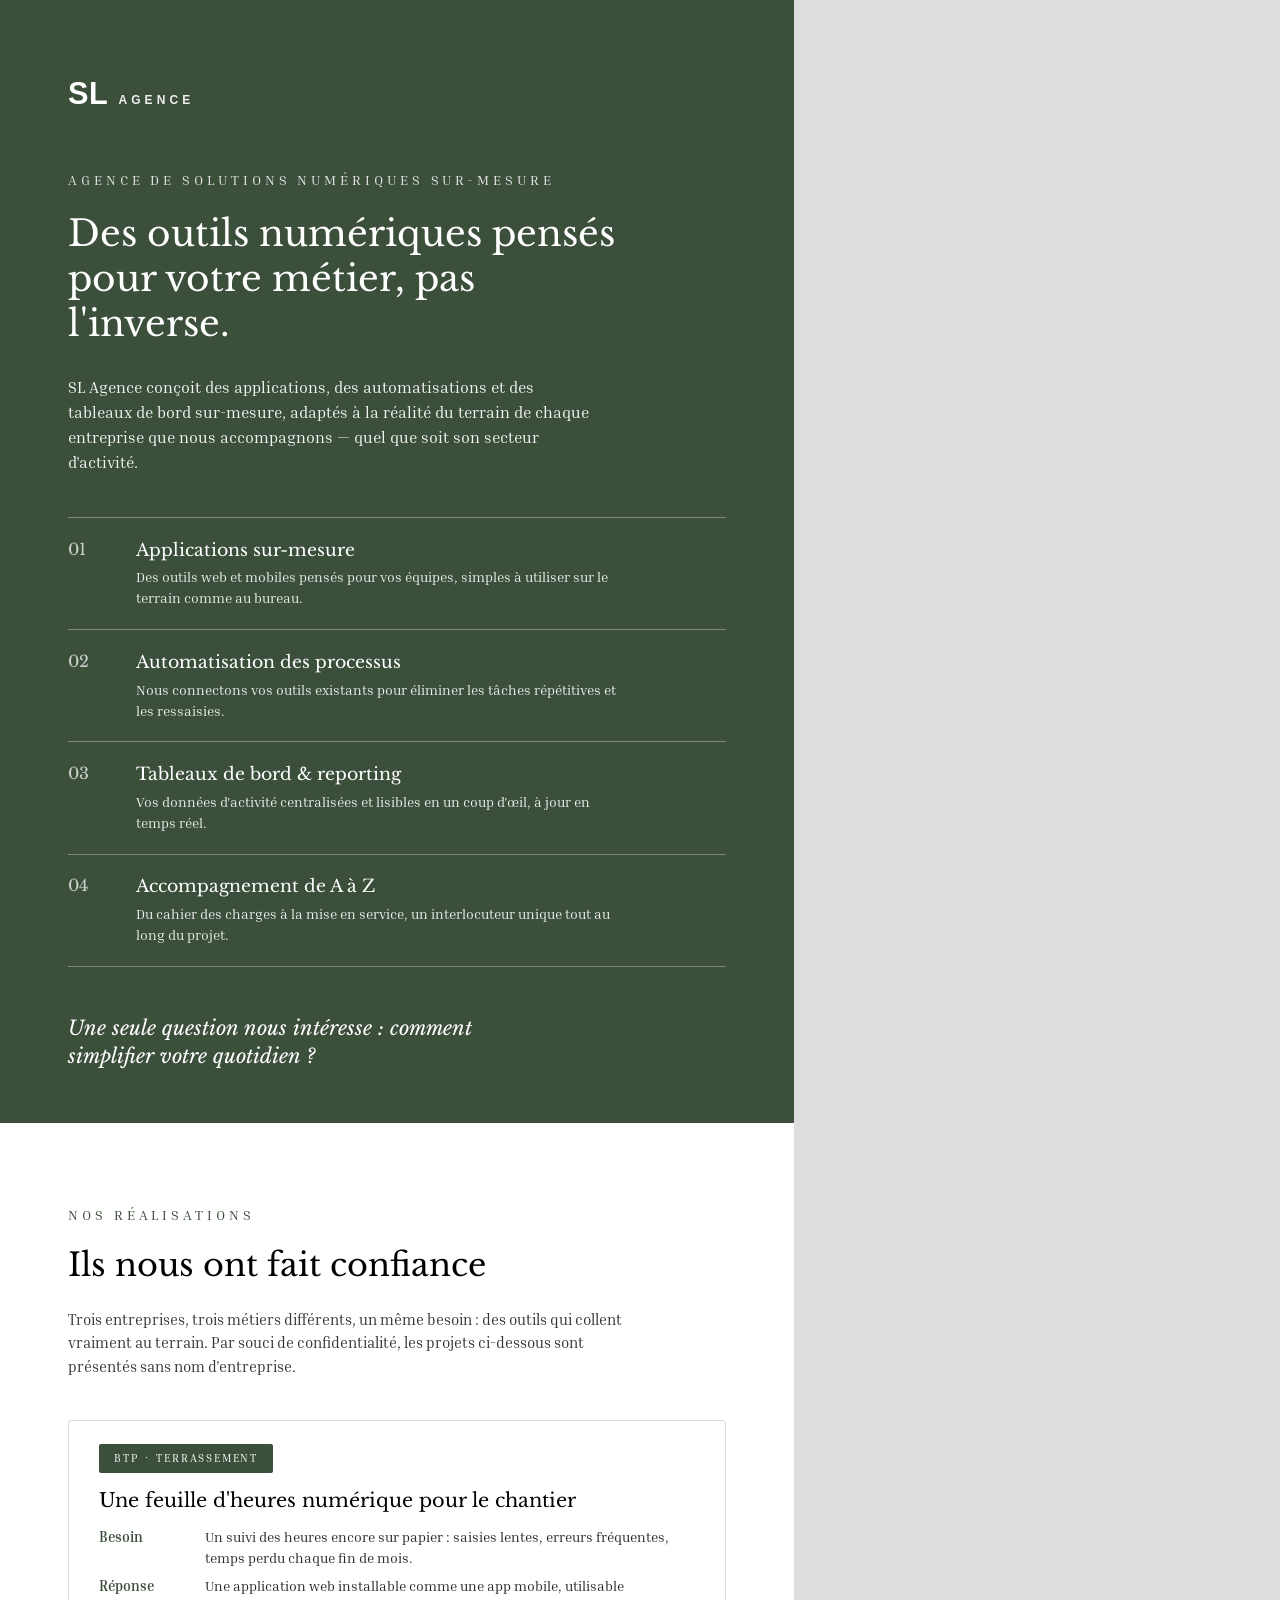
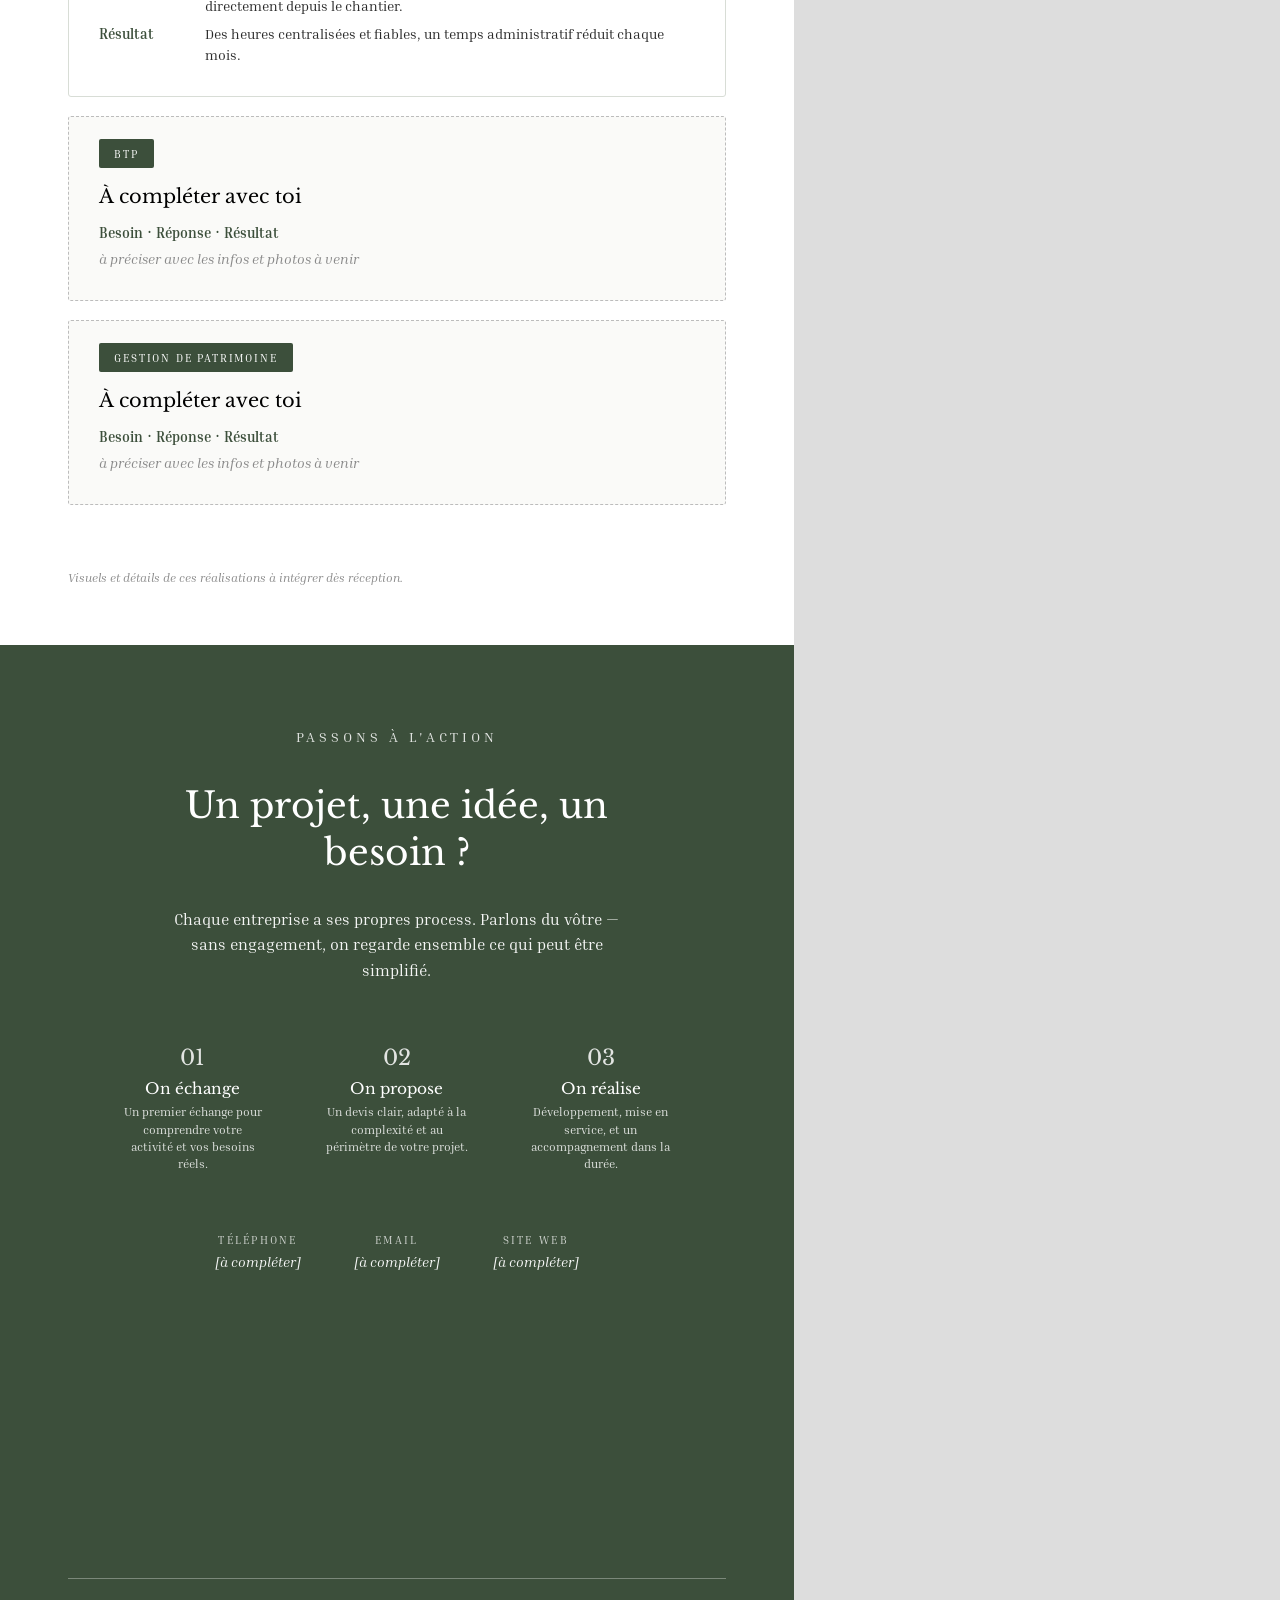
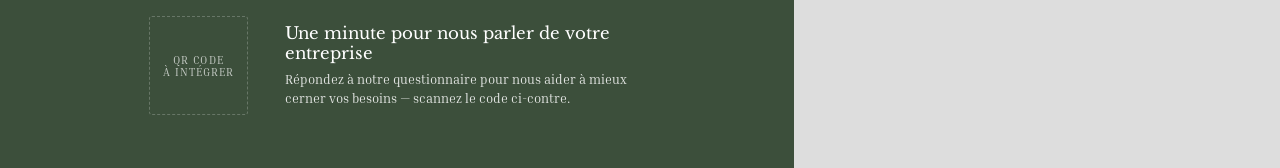
==== plaquette/plaquette.html @ 19096ac9 "Ajoute le premier jet de la plaquette de présentation SL Agence 3 pages (présentation / réalisations" ====
<!DOCTYPE html>
<html lang="fr">
<head>
<meta charset="utf-8">
<title>SL Agence — Plaquette de présentation</title>
<style>

@font-face{
  font-family:"Libre Baskerville";
  font-style:normal; font-weight:400;
  src:url("fonts/libre-baskerville-regular.woff2") format("woff2");
}
@font-face{
  font-family:"Libre Baskerville";
  font-style:italic; font-weight:400;
  src:url("fonts/libre-baskerville-italic.woff2") format("woff2");
}
@font-face{
  font-family:"Inria Serif";
  font-style:normal; font-weight:400;
  src:url("fonts/inria-serif-regular.woff2") format("woff2");
}
@font-face{
  font-family:"Inria Serif";
  font-style:italic; font-weight:400;
  src:url("fonts/inria-serif-italic.woff2") format("woff2");
}
@font-face{
  font-family:"Inria Serif";
  font-style:normal; font-weight:700;
  src:url("fonts/inria-serif-bold.woff2") format("woff2");
}

:root{
  --kaki:#3c4f3b;
  --black:#000000;
  --white:#ffffff;
  --kaki-soft: rgba(255,255,255,0.14);
  --kaki-line: rgba(255,255,255,0.32);
}

*{ box-sizing:border-box; margin:0; padding:0; }

@page{ size:210mm 297mm; margin:0; }

html,body{
  width:210mm;
  background:#ddd;
  font-family:"Inria Serif", serif;
  -webkit-font-smoothing:antialiased;
}

.page{
  width:210mm;
  height:297mm;
  position:relative;
  overflow:hidden;
  page-break-after:always;
  display:flex;
  flex-direction:column;
}
.page:last-child{ page-break-after:auto; }

/* ---------- shared type ---------- */
h1,h2,h3{ font-family:"Libre Baskerville", serif; font-weight:400; }
.kicker{
  font-family:"Inria Serif", serif;
  font-size:10.5pt;
  letter-spacing:0.28em;
  text-transform:uppercase;
}
.mono-note{
  font-family:"Inria Serif", serif;
  font-style:italic;
  font-size:9.5pt;
}

/* ================= PAGE 1 — kaki ================= */
#p1{
  background:var(--kaki);
  color:var(--white);
  padding:20mm 18mm 14mm 18mm;
}
#p1 .brand{
  display:flex;
  align-items:baseline;
  gap:10px;
  margin-bottom:16mm;
}
#p1 .brand .sl{
  font-family:"Arial", "Helvetica", sans-serif;
  font-weight:700;
  font-size:23pt;
  letter-spacing:0.02em;
}
#p1 .brand .agence{
  font-family:"Arial", "Helvetica", sans-serif;
  font-weight:700;
  font-size:9pt;
  letter-spacing:0.34em;
  opacity:0.92;
}

#p1 .kicker{ opacity:0.85; margin-bottom:6mm; }

#p1 h1{
  font-size:27pt;
  line-height:1.25;
  max-width:150mm;
  margin-bottom:8mm;
}

#p1 .lead{
  font-size:11.8pt;
  line-height:1.58;
  max-width:140mm;
  opacity:0.95;
  margin-bottom:11mm;
}

#p1 .services{
  border-top:1px solid var(--kaki-line);
}
#p1 .service{
  display:flex;
  gap:8mm;
  padding:5.5mm 0;
  border-bottom:1px solid var(--kaki-line);
}
#p1 .service .num{
  font-family:"Libre Baskerville", serif;
  font-size:12pt;
  opacity:0.75;
  width:10mm;
  flex-shrink:0;
}
#p1 .service .txt h3{
  font-size:13pt;
  margin-bottom:1.5mm;
}
#p1 .service .txt p{
  font-size:10.5pt;
  line-height:1.5;
  opacity:0.9;
  max-width:130mm;
}

#p1 .strap{
  margin-top:auto;
  padding-top:12mm;
  font-family:"Libre Baskerville", serif;
  font-style:italic;
  font-size:15pt;
  max-width:120mm;
  line-height:1.4;
}

/* ================= PAGE 2 — blanc ================= */
#p2{
  background:var(--white);
  color:var(--black);
  padding:22mm 18mm 16mm 18mm;
}
#p2 .kicker{ color:var(--kaki); margin-bottom:6mm; }
#p2 h2{
  font-size:24pt;
  color:var(--black);
  margin-bottom:6mm;
}
#p2 .intro{
  font-size:11pt;
  line-height:1.6;
  max-width:150mm;
  color:#333;
  margin-bottom:11mm;
}

#p2 .cards{
  display:flex;
  flex-direction:column;
  gap:5mm;
}
#p2 .card{
  border:1px solid #d8ddd6;
  border-radius:3px;
  padding:6mm 8mm;
}
#p2 .card .badge{
  display:inline-block;
  background:var(--kaki);
  color:var(--white);
  font-family:"Inria Serif", serif;
  font-size:8.5pt;
  letter-spacing:0.16em;
  text-transform:uppercase;
  padding:2mm 4mm;
  border-radius:2px;
  margin-bottom:4mm;
}
#p2 .card h3{
  font-size:14.5pt;
  margin-bottom:4mm;
  color:var(--black);
}
#p2 .card .row{
  display:flex;
  gap:4mm;
  font-size:10.3pt;
  line-height:1.5;
  margin-bottom:2mm;
}
#p2 .card .row .lbl{
  font-weight:700;
  font-family:"Inria Serif", serif;
  width:24mm;
  flex-shrink:0;
  color:var(--kaki);
}
#p2 .card .row .val{ color:#2a2a2a; }

#p2 .card.placeholder{
  border-style:dashed;
  border-color:#bcbcbc;
  background:#fafaf8;
}
#p2 .card.placeholder .row{ flex-direction:column; gap:1.5mm; }
#p2 .card.placeholder .row .lbl{ width:auto; }
#p2 .card.placeholder .row .val{ color:#8a8a8a; font-style:italic; }

#p2 .footnote{
  margin-top:auto;
  padding-top:8mm;
  font-size:9pt;
  color:#8a8a8a;
  font-style:italic;
}

/* ================= PAGE 3 — kaki / CTA ================= */
#p3{
  background:var(--kaki);
  color:var(--white);
  padding:22mm 18mm 14mm 18mm;
  text-align:center;
  align-items:center;
}
#p3 .kicker{ opacity:0.85; margin-bottom:10mm; }
#p3 h2{
  font-size:27pt;
  line-height:1.3;
  max-width:140mm;
  margin-bottom:8mm;
}
#p3 .lead{
  font-size:12pt;
  line-height:1.6;
  max-width:120mm;
  opacity:0.95;
  margin-bottom:16mm;
}

#p3 .steps{
  display:flex;
  gap:16mm;
  margin-bottom:16mm;
}
#p3 .steps .step{
  max-width:38mm;
}
#p3 .steps .step .num{
  font-family:"Libre Baskerville", serif;
  font-size:16pt;
  opacity:0.85;
  margin-bottom:2mm;
}
#p3 .steps .step h3{
  font-size:11.5pt;
  margin-bottom:1.5mm;
}
#p3 .steps .step p{
  font-size:9pt;
  line-height:1.45;
  opacity:0.85;
}

#p3 .contacts{
  display:flex;
  gap:14mm;
  margin-bottom:14mm;
}
#p3 .contacts .item{
  font-size:10.5pt;
}
#p3 .contacts .item .lbl{
  font-family:"Inria Serif", serif;
  font-size:8.5pt;
  letter-spacing:0.2em;
  text-transform:uppercase;
  opacity:0.75;
  margin-bottom:1.5mm;
}
#p3 .contacts .item .val{ font-style:italic; opacity:0.95; }

#p3 .survey{
  margin-top:auto;
  width:100%;
  border-top:1px solid var(--kaki-line);
  padding-top:10mm;
  display:flex;
  align-items:center;
  justify-content:center;
  gap:10mm;
  text-align:left;
}
#p3 .survey .qr-slot{
  width:26mm;
  height:26mm;
  flex-shrink:0;
  border:1.5px dashed var(--kaki-line);
  border-radius:3px;
  display:flex;
  align-items:center;
  justify-content:center;
  font-size:8pt;
  letter-spacing:0.1em;
  text-transform:uppercase;
  opacity:0.7;
  text-align:center;
  padding:2mm;
}
#p3 .survey .txt{ max-width:95mm; }
#p3 .survey .txt h3{
  font-size:12.5pt;
  margin-bottom:2mm;
}
#p3 .survey .txt p{
  font-size:9.5pt;
  line-height:1.5;
  opacity:0.85;
}

</style>
</head>
<body>

<!-- PAGE 1 ================================================= -->
<section class="page" id="p1">
  <div class="brand">
    <span class="sl">SL</span>
    <span class="agence">AGENCE</span>
  </div>

  <div class="kicker">Agence de solutions numériques sur-mesure</div>
  <h1>Des outils numériques pensés pour votre métier, pas l'inverse.</h1>
  <p class="lead">
    SL Agence conçoit des applications, des automatisations et des tableaux de bord
    sur-mesure, adaptés à la réalité du terrain de chaque entreprise que nous accompagnons —
    quel que soit son secteur d'activité.
  </p>

  <div class="services">
    <div class="service">
      <div class="num">01</div>
      <div class="txt">
        <h3>Applications sur-mesure</h3>
        <p>Des outils web et mobiles pensés pour vos équipes, simples à utiliser sur le terrain comme au bureau.</p>
      </div>
    </div>
    <div class="service">
      <div class="num">02</div>
      <div class="txt">
        <h3>Automatisation des processus</h3>
        <p>Nous connectons vos outils existants pour éliminer les tâches répétitives et les ressaisies.</p>
      </div>
    </div>
    <div class="service">
      <div class="num">03</div>
      <div class="txt">
        <h3>Tableaux de bord &amp; reporting</h3>
        <p>Vos données d'activité centralisées et lisibles en un coup d'œil, à jour en temps réel.</p>
      </div>
    </div>
    <div class="service">
      <div class="num">04</div>
      <div class="txt">
        <h3>Accompagnement de A à Z</h3>
        <p>Du cahier des charges à la mise en service, un interlocuteur unique tout au long du projet.</p>
      </div>
    </div>
  </div>

  <p class="strap">Une seule question nous intéresse : comment simplifier votre quotidien ?</p>
</section>

<!-- PAGE 2 ================================================= -->
<section class="page" id="p2">
  <div class="kicker">Nos réalisations</div>
  <h2>Ils nous ont fait confiance</h2>
  <p class="intro">
    Trois entreprises, trois métiers différents, un même besoin : des outils qui collent
    vraiment au terrain. Par souci de confidentialité, les projets ci-dessous sont présentés
    sans nom d'entreprise.
  </p>

  <div class="cards">
    <div class="card">
      <span class="badge">BTP · Terrassement</span>
      <h3>Une feuille d'heures numérique pour le chantier</h3>
      <div class="row"><span class="lbl">Besoin</span><span class="val">Un suivi des heures encore sur papier : saisies lentes, erreurs fréquentes, temps perdu chaque fin de mois.</span></div>
      <div class="row"><span class="lbl">Réponse</span><span class="val">Une application web installable comme une app mobile, utilisable directement depuis le chantier.</span></div>
      <div class="row"><span class="lbl">Résultat</span><span class="val">Des heures centralisées et fiables, un temps administratif réduit chaque mois.</span></div>
    </div>

    <div class="card placeholder">
      <span class="badge">BTP</span>
      <h3>À compléter avec toi</h3>
      <div class="row"><span class="lbl">Besoin · Réponse · Résultat</span><span class="val">à préciser avec les infos et photos à venir</span></div>
    </div>

    <div class="card placeholder">
      <span class="badge">Gestion de patrimoine</span>
      <h3>À compléter avec toi</h3>
      <div class="row"><span class="lbl">Besoin · Réponse · Résultat</span><span class="val">à préciser avec les infos et photos à venir</span></div>
    </div>
  </div>

  <p class="footnote">Visuels et détails de ces réalisations à intégrer dès réception.</p>
</section>

<!-- PAGE 3 ================================================= -->
<section class="page" id="p3">
  <div class="kicker">Passons à l'action</div>
  <h2>Un projet, une idée, un besoin ?</h2>
  <p class="lead">
    Chaque entreprise a ses propres process. Parlons du vôtre — sans engagement, on regarde
    ensemble ce qui peut être simplifié.
  </p>

  <div class="steps">
    <div class="step">
      <div class="num">01</div>
      <h3>On échange</h3>
      <p>Un premier échange pour comprendre votre activité et vos besoins réels.</p>
    </div>
    <div class="step">
      <div class="num">02</div>
      <h3>On propose</h3>
      <p>Un devis clair, adapté à la complexité et au périmètre de votre projet.</p>
    </div>
    <div class="step">
      <div class="num">03</div>
      <h3>On réalise</h3>
      <p>Développement, mise en service, et un accompagnement dans la durée.</p>
    </div>
  </div>

  <div class="contacts">
    <div class="item">
      <div class="lbl">Téléphone</div>
      <div class="val">[à compléter]</div>
    </div>
    <div class="item">
      <div class="lbl">Email</div>
      <div class="val">[à compléter]</div>
    </div>
    <div class="item">
      <div class="lbl">Site web</div>
      <div class="val">[à compléter]</div>
    </div>
  </div>

  <div class="survey">
    <div class="qr-slot">QR code<br>à intégrer</div>
    <div class="txt">
      <h3>Une minute pour nous parler de votre entreprise</h3>
      <p>Répondez à notre questionnaire pour nous aider à mieux cerner vos besoins — scannez le code ci-contre.</p>
    </div>
  </div>
</section>

</body>
</html>
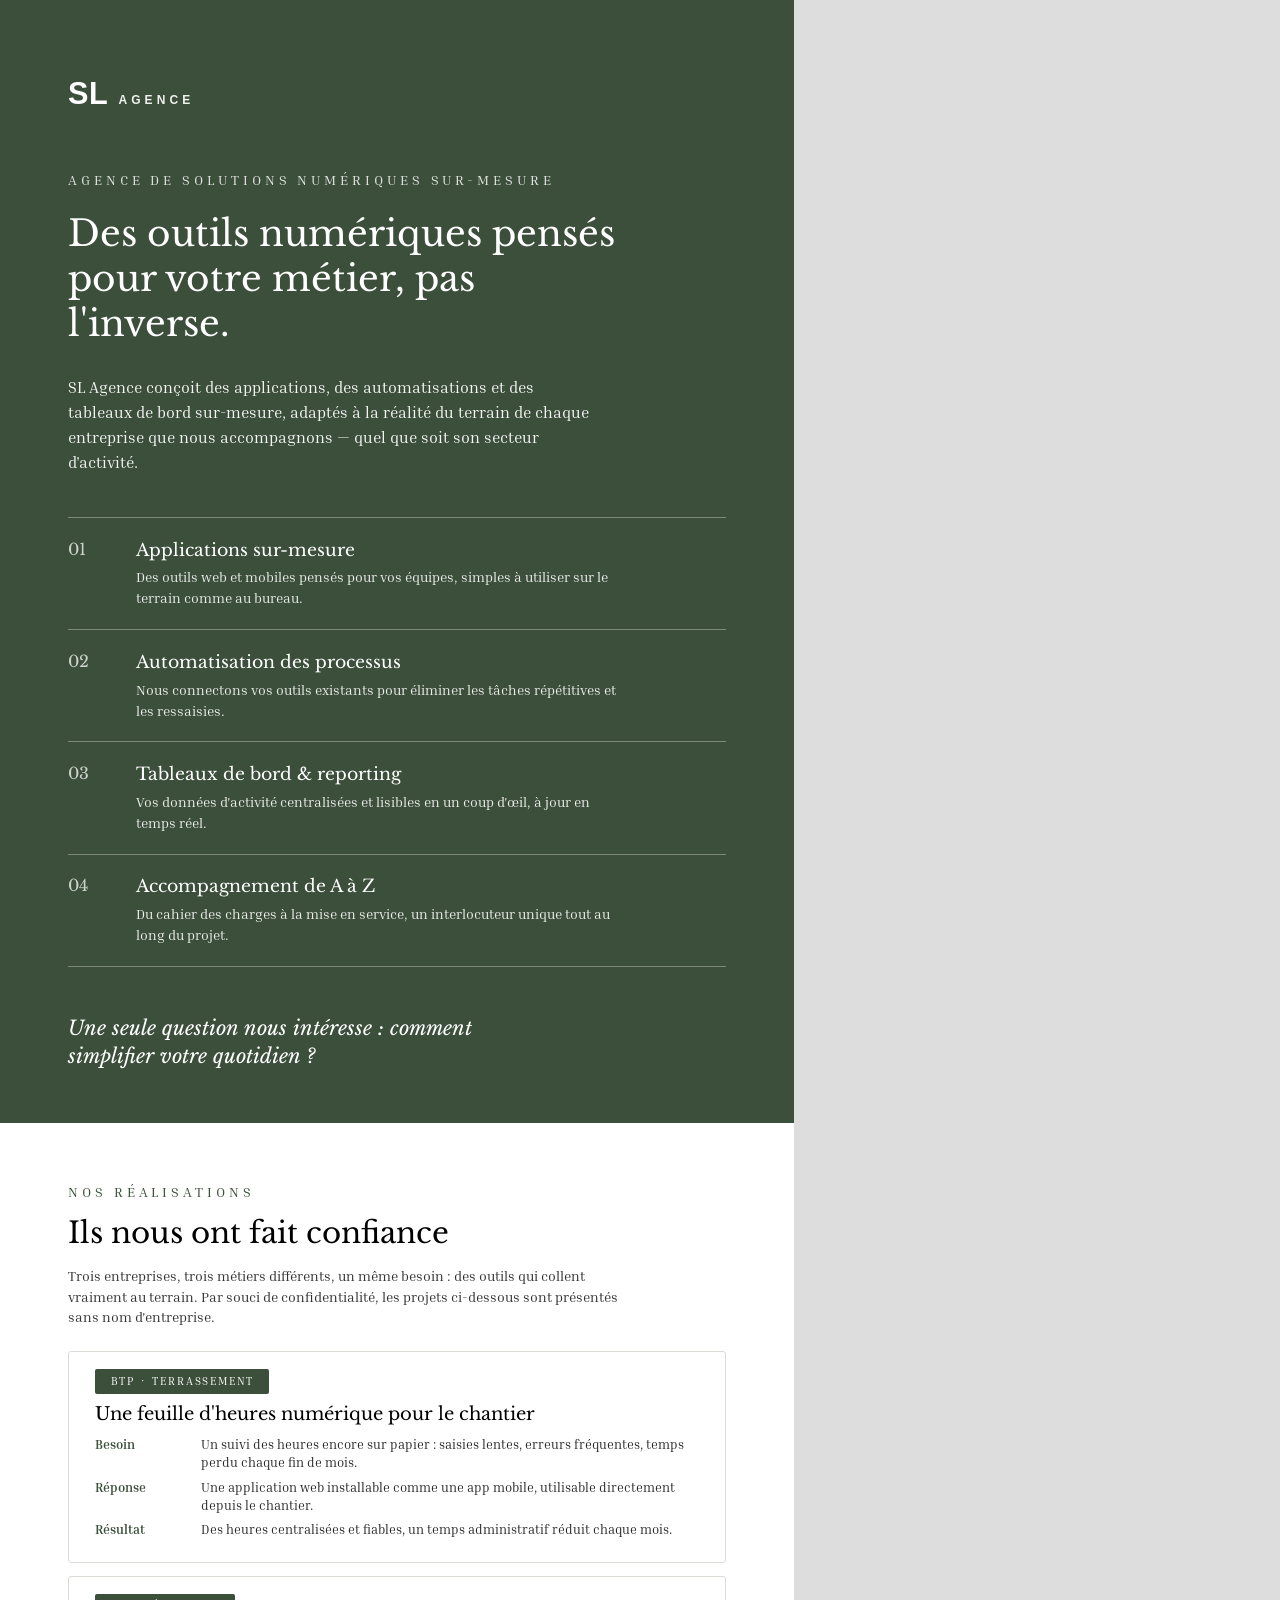
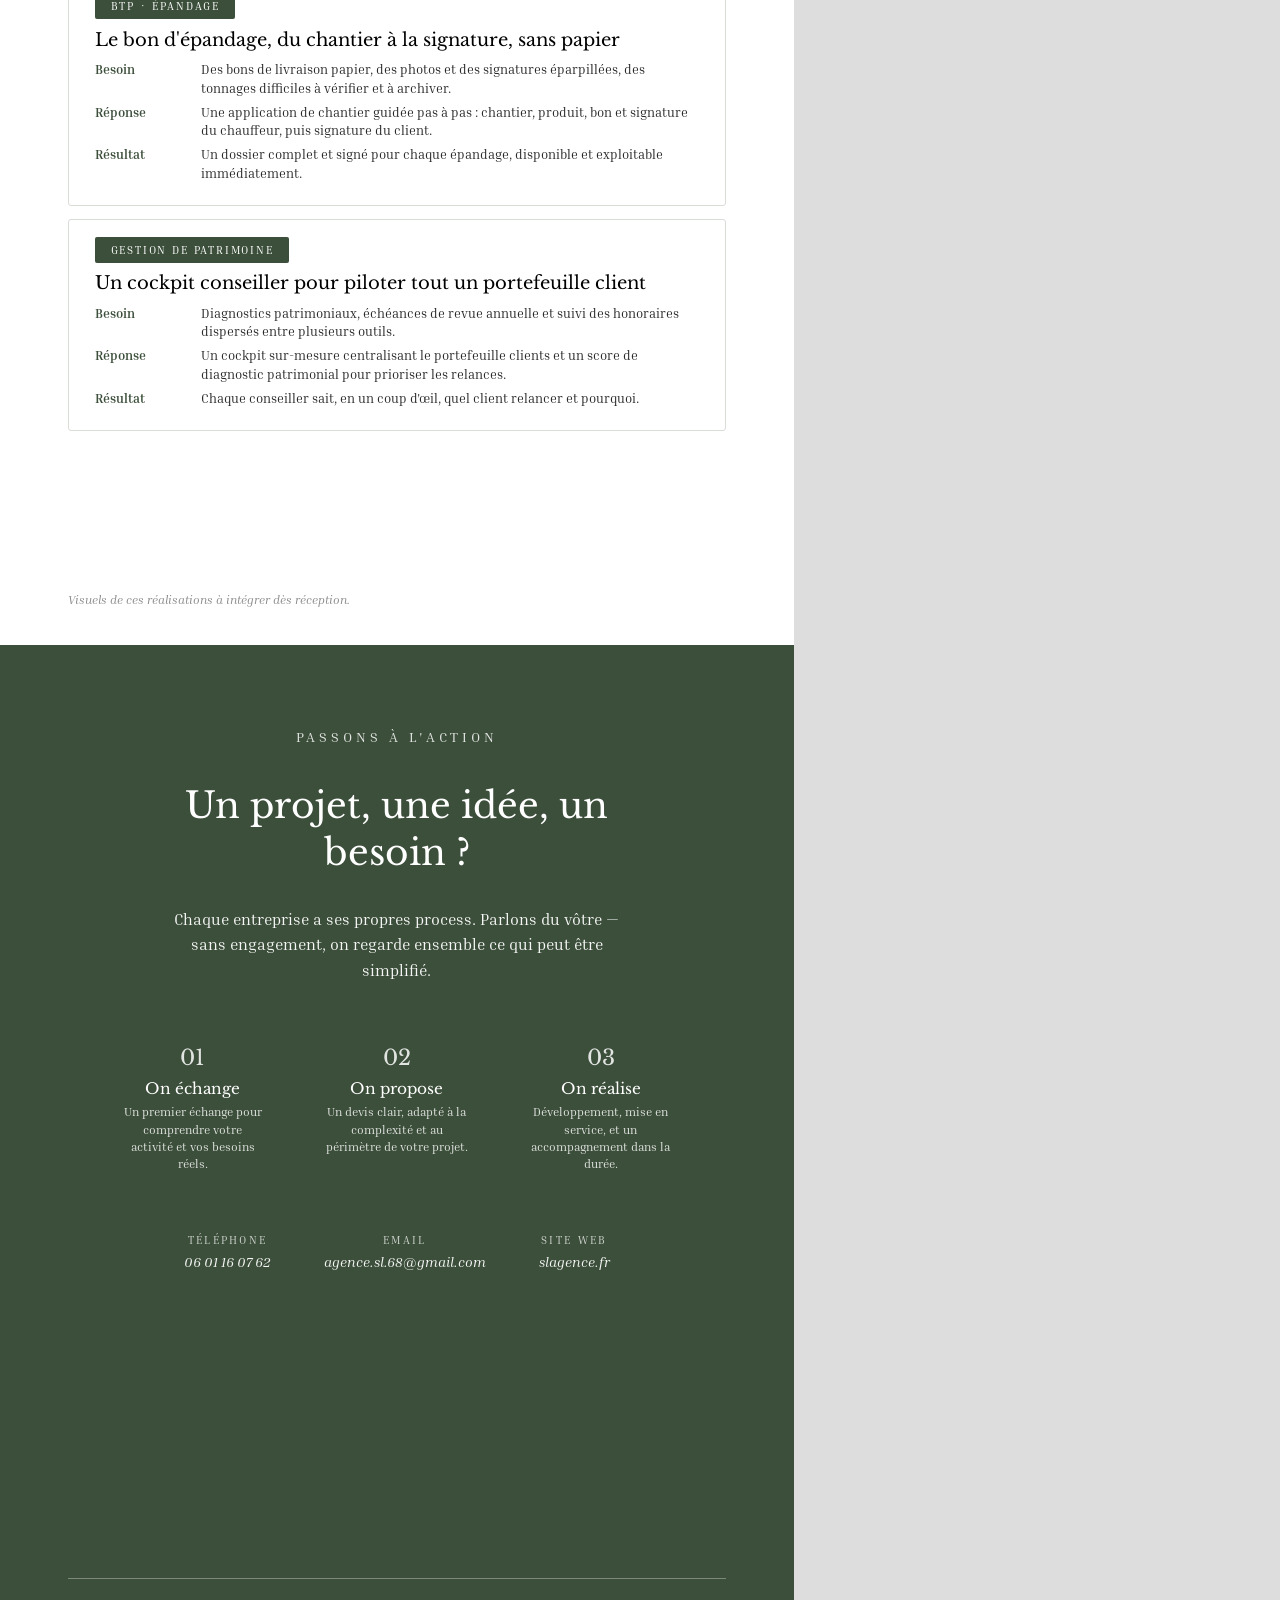
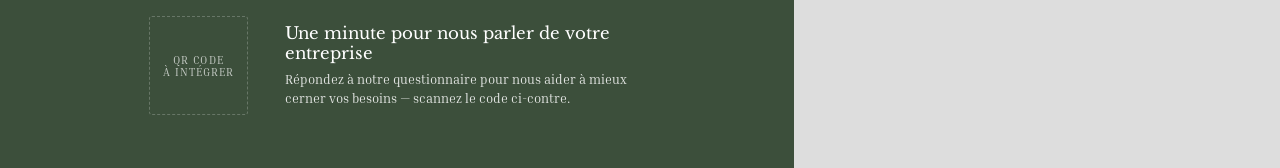
==== commit 49b35d0a: "Page 2 : remplace les cas placeholder par les vrais projets (Alsace Épandage, Eligi CAP) et complète" ====
--- a/plaquette/plaquette.html
+++ b/plaquette/plaquette.html
@@ -159,31 +159,31 @@
 #p2{
   background:var(--white);
   color:var(--black);
-  padding:22mm 18mm 16mm 18mm;
-}
-#p2 .kicker{ color:var(--kaki); margin-bottom:6mm; }
+  padding:16mm 18mm 10mm 18mm;
+}
+#p2 .kicker{ color:var(--kaki); margin-bottom:4mm; }
 #p2 h2{
-  font-size:24pt;
+  font-size:22pt;
   color:var(--black);
-  margin-bottom:6mm;
+  margin-bottom:4mm;
 }
 #p2 .intro{
-  font-size:11pt;
-  line-height:1.6;
+  font-size:10.3pt;
+  line-height:1.5;
   max-width:150mm;
   color:#333;
-  margin-bottom:11mm;
+  margin-bottom:6mm;
 }
 
 #p2 .cards{
   display:flex;
   flex-direction:column;
-  gap:5mm;
+  gap:3.5mm;
 }
 #p2 .card{
   border:1px solid #d8ddd6;
   border-radius:3px;
-  padding:6mm 8mm;
+  padding:4.5mm 7mm;
 }
 #p2 .card .badge{
   display:inline-block;
@@ -193,21 +193,21 @@
   font-size:8.5pt;
   letter-spacing:0.16em;
   text-transform:uppercase;
-  padding:2mm 4mm;
+  padding:1.5mm 4mm;
   border-radius:2px;
-  margin-bottom:4mm;
+  margin-bottom:2.5mm;
 }
 #p2 .card h3{
-  font-size:14.5pt;
-  margin-bottom:4mm;
+  font-size:13.5pt;
+  margin-bottom:2.5mm;
   color:var(--black);
 }
 #p2 .card .row{
   display:flex;
   gap:4mm;
-  font-size:10.3pt;
-  line-height:1.5;
-  margin-bottom:2mm;
+  font-size:9.8pt;
+  line-height:1.42;
+  margin-bottom:1.5mm;
 }
 #p2 .card .row .lbl{
   font-weight:700;
@@ -410,20 +410,24 @@
       <div class="row"><span class="lbl">Résultat</span><span class="val">Des heures centralisées et fiables, un temps administratif réduit chaque mois.</span></div>
     </div>
 
-    <div class="card placeholder">
-      <span class="badge">BTP</span>
-      <h3>À compléter avec toi</h3>
-      <div class="row"><span class="lbl">Besoin · Réponse · Résultat</span><span class="val">à préciser avec les infos et photos à venir</span></div>
-    </div>
-
-    <div class="card placeholder">
+    <div class="card">
+      <span class="badge">BTP · Épandage</span>
+      <h3>Le bon d'épandage, du chantier à la signature, sans papier</h3>
+      <div class="row"><span class="lbl">Besoin</span><span class="val">Des bons de livraison papier, des photos et des signatures éparpillées, des tonnages difficiles à vérifier et à archiver.</span></div>
+      <div class="row"><span class="lbl">Réponse</span><span class="val">Une application de chantier guidée pas à pas : chantier, produit, bon et signature du chauffeur, puis signature du client.</span></div>
+      <div class="row"><span class="lbl">Résultat</span><span class="val">Un dossier complet et signé pour chaque épandage, disponible et exploitable immédiatement.</span></div>
+    </div>
+
+    <div class="card">
       <span class="badge">Gestion de patrimoine</span>
-      <h3>À compléter avec toi</h3>
-      <div class="row"><span class="lbl">Besoin · Réponse · Résultat</span><span class="val">à préciser avec les infos et photos à venir</span></div>
-    </div>
-  </div>
-
-  <p class="footnote">Visuels et détails de ces réalisations à intégrer dès réception.</p>
+      <h3>Un cockpit conseiller pour piloter tout un portefeuille client</h3>
+      <div class="row"><span class="lbl">Besoin</span><span class="val">Diagnostics patrimoniaux, échéances de revue annuelle et suivi des honoraires dispersés entre plusieurs outils.</span></div>
+      <div class="row"><span class="lbl">Réponse</span><span class="val">Un cockpit sur-mesure centralisant le portefeuille clients et un score de diagnostic patrimonial pour prioriser les relances.</span></div>
+      <div class="row"><span class="lbl">Résultat</span><span class="val">Chaque conseiller sait, en un coup d'œil, quel client relancer et pourquoi.</span></div>
+    </div>
+  </div>
+
+  <p class="footnote">Visuels de ces réalisations à intégrer dès réception.</p>
 </section>
 
 <!-- PAGE 3 ================================================= -->
@@ -456,15 +460,15 @@
   <div class="contacts">
     <div class="item">
       <div class="lbl">Téléphone</div>
-      <div class="val">[à compléter]</div>
+      <div class="val">06 01 16 07 62</div>
     </div>
     <div class="item">
       <div class="lbl">Email</div>
-      <div class="val">[à compléter]</div>
+      <div class="val">agence.sl.68@gmail.com</div>
     </div>
     <div class="item">
       <div class="lbl">Site web</div>
-      <div class="val">[à compléter]</div>
+      <div class="val">slagence.fr</div>
     </div>
   </div>
 
